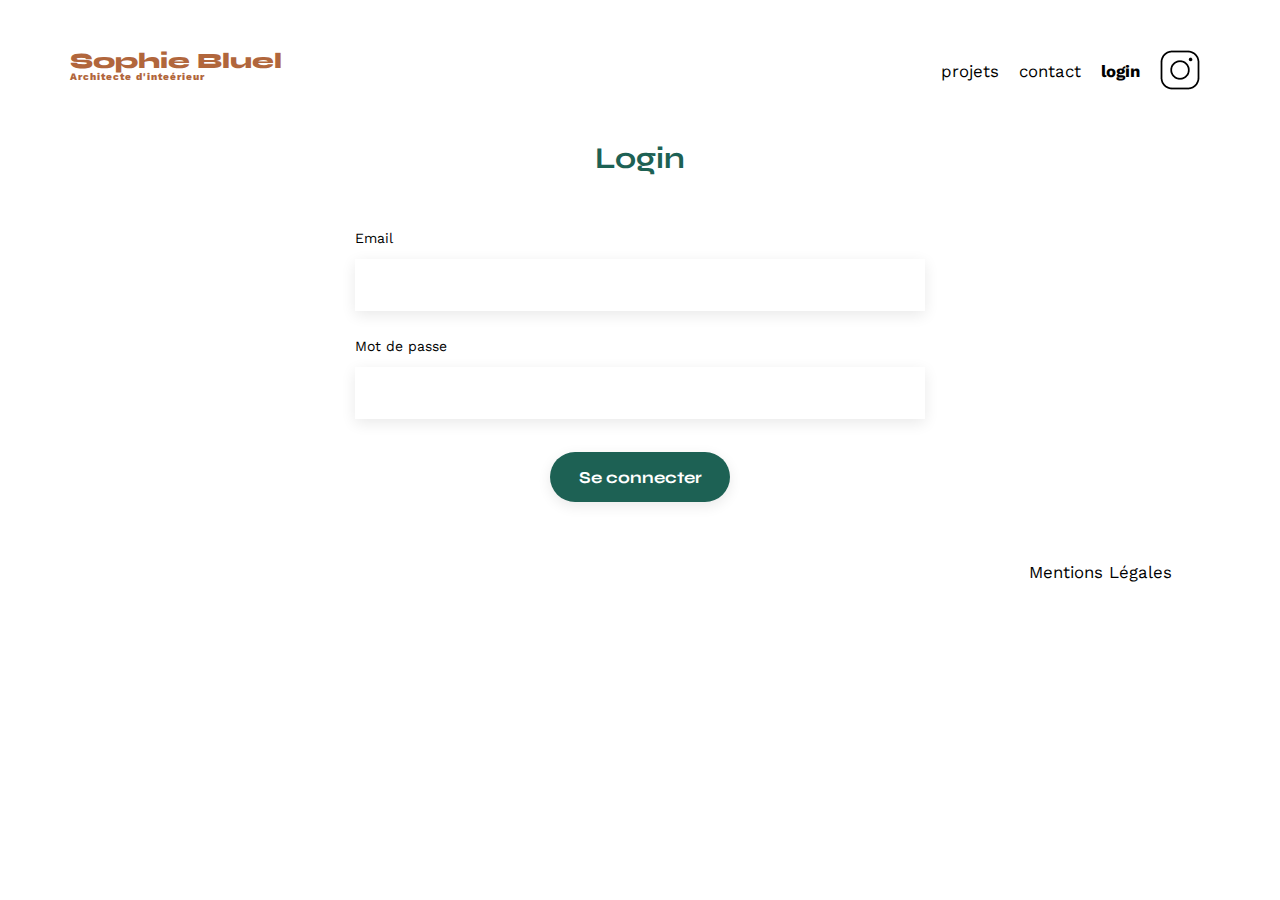
==== login.html @ 044f0db9 "feature/login-logout-errors-managing-adminbar-and-modify-items" ====
<!DOCTYPE html>
<html lang="fr">
<head>
	<meta charset="UTF-8">
	<title>Sophie Bluel - Architecte d'intérieur</title>
	<meta name="viewport" content="width=device-width, initial-scale=1.0">
	<link rel="preconnect" href="https://fonts.googleapis.com">
	<link rel="preconnect" href="https://fonts.gstatic.com" crossorigin>
	<link href="https://fonts.googleapis.com/css2?family=Syne:wght@700;800&family=Work+Sans&display=swap" rel="stylesheet">
	<meta name="description" content="">
	<script type="module" src="login.js"></script>
	<link rel="stylesheet" href="./assets/style.css">
</head>
<body>
<header>
	<h1>Sophie Bluel <span>Architecte d'inteérieur</span></h1>
	<nav>
		<ul>
			<li><a href="/index.html">projets</a></li>
			<li><a href="/index.html#contact">contact</a></li>
			<li class="active"><a href="/login.html">login</a></li>
			<li><img src="./assets/icons/instagram.png" alt="Instagram"></li>
		</ul>
	</nav>
</header>
<main>
	<section id="login">
		<h2>Login</h2>
		<form action="/login.html" method="post">
			<label for="email">Email</label>
			<input type="email" name="email" id="email" required>
            <label for="password">Mot de passe</label>
			<input type="password" name="password" id="password" required>
			<input type="submit" value="Se connecter">
		</form>
	</section>
</main>

<footer>
	<nav>
		<ul>
			<li>Mentions Légales</li>
		</ul>
	</nav>
</footer>
</body>
</html>
---- assets/style.css ----
/* http://meyerweb.com/eric/tools/css/reset/
   v2.0 | 20110126
   License: none (public domain)
*/

html, body, div, span, applet, object, iframe,
h1, h2, h3, h4, h5, h6, p, blockquote, pre,
a, abbr, acronym, address, big, cite, code,
del, dfn, em, img, ins, kbd, q, s, samp,
small, strike, strong, sub, sup, tt, var,
b, u, i, center,
dl, dt, dd, ol, ul, li,
fieldset, form, label, legend,
table, caption, tbody, tfoot, thead, tr, th, td,
article, aside, canvas, details, embed,
figure, figcaption, footer, header, hgroup,
menu, nav, output, ruby, section, summary,
time, mark, audio, video {
	margin: 0;
	padding: 0;
	border: 0;
	font-size: 100%;
	font: inherit;
	vertical-align: baseline;
}
/* HTML5 display-role reset for older browsers */
article, aside, details, figcaption, figure,
footer, header, hgroup, menu, nav, section {
	display: block;
}
body {
	line-height: 1;
}
ol, ul {
	list-style: none;
}
blockquote, q {
	quotes: none;
}
blockquote:before, blockquote:after,
q:before, q:after {
	content: '';
	content: none;
}
table {
	border-collapse: collapse;
	border-spacing: 0;
}
/** end reset css**/
body {
	max-width: 1140px;
	margin:auto;
	font-family: 'Work Sans' ;
	font-size: 14px;
}
.admin-bar { 
	position: absolute;
	top:0;
	left: 0;
	width: 100%;
	height: 40px;
	background-color: black;
	color: white;
	padding: 10px;
	display: flex;
	justify-content: center;
	align-items: center;
}
.admin-container {
	display: flex;
	justify-content: center;
	align-items: center;
}
.admin-container .modify-container {
	margin: 0;
	font-size: 1.14rem;
}
.admin-container img {
	filter: invert(100%);
	width: 18px;
	height: 18px;
}
.publish {
	font-family: 'Syne';
	font-weight: 700;
	font-size: 1em;
	color:  black;
	background-color: white;
	border: 2px solid white;
	margin: 0 0 0 2em;
	padding: 0 20px;
	height: 38px;
	text-align: center;
	border-radius: 60px ;
	transition: color .3s, background-color .3s;
}
.publish:hover {	
	color:  white;
	background-color:black;
}

header {
	display: flex;
	justify-content: space-between;
	margin: 50px 0
}
section {
	margin: 50px 0
}

h1{
	display: flex;
	flex-direction: column;
	font-family: 'Syne';
	font-size: 22px;
	font-weight: 800;
	color: #B1663C
}

h1 > span {
	font-family: 'Work Sans';
	font-size:10px;
	letter-spacing: 0.1em;
;
}

h2{
	font-family: 'Syne';
	font-weight: 700;
	font-size: 30px;
	color: #1D6154
}
nav ul {
	display: flex;
	align-items: center;
	list-style-type: none;

}
nav li {
	padding: 0 10px;
	font-size: 1.2em;
}

nav li.active {
	font-weight: bold
}

li:hover {
	color: #B1663C;
}

a {
	color: black;
	text-decoration: none;
}
a:visited {
	color: black;
	text-decoration: none;
}
#introduction {
	display: flex;
	align-items: center;
}
#introduction figure {
	flex: 1
}
#introduction img {
	display: block;
	margin: auto;
	width: 80%;
}

#introduction article {
	flex: 1
}
#introduction h2 {
	margin-bottom: 1em;
}

#introduction p {
	margin-bottom: 0.5em;
}
#portfolio h2 {
	text-align: center;
	margin-bottom: 1em;
}
#portfolio .modify-container {
	position: relative;
	left: 690px;
	top: 20px;
	height: 0px;
}
.modify-container {
	margin-bottom: 1em;
}
#introduction .modify-container img {
	width: unset;
	margin: 0;
	display: inline-block;
}
figure .modify-container {
	margin-left: 4em;
	margin-top: 1em
}
.buttons-container {
	display: flex;
	justify-content: center;
	margin: 3em 0;
}
.filter-button {
	font-family: 'Syne';
	font-weight: 700;
	font-size: 1.14em;
	color:  #1D6154;
	background-color: white;
	border: 2px solid #1D6154;
	margin: 0 0.5em;
	padding: 0 20px;
	height: 50px;
	text-align: center;
	border-radius: 60px ;
	box-shadow: 0px 4px 14px rgba(0, 0, 0, 0.09);
	transition: color .3s, background-color .3s;
}
.filter-button.active {
	color: white;
	background-color: #1D6154;
}
.filter-button:hover{
	color: white;
	background-color: #1D6154;

}
.gallery {
	width: 100%;
	display: grid;
	grid-template-columns: 1fr 1fr 1fr;
	grid-column-gap: 20px;
	grid-row-gap: 20px;
}

.gallery img {
	width: 100%;

}
#contact, #login {
	width: 50%;
margin: auto;
}
#contact > *, #login > * {
	text-align: center;

}
#contact h2, #login h2{
	margin-bottom: 20px;
}
#contact form, #login form {
	text-align: left;
	margin-top:30px;
	display: flex;
	flex-direction: column;
}

#contact input, #login input {
	height: 50px;
	font-size: 1.2em;
	border: none;
	box-shadow: 0px 4px 14px rgba(0, 0, 0, 0.09);
}
#contact label, #login label {
	margin: 2em 0 1em 0;
}
#contact textarea {
	border: none;
	box-shadow: 0px 4px 14px rgba(0, 0, 0, 0.09);
}

input[type="submit"]{
	font-family: 'Syne';
	font-weight: 700;
	color: white;
	background-color: #1D6154;
	margin : 2em auto ;
	width: 180px;
	text-align: center;
	border-radius: 60px ;
}

input[type="submit"]:hover {
background-color: #0E2F28;
}


footer nav ul {
	display: flex;
	justify-content: flex-end;
	margin: 2em
}

.error {
	display: flex;
	justify-content: center;
	align-items: center;
	border: 2px solid rgba(250, 96, 96, 0.9);
	background-color:rgba(253, 173, 173, 0.429);
	width: 100%;
	height: 35px;
	border-radius: 15px;
	color: rgb(254, 32, 32)
}
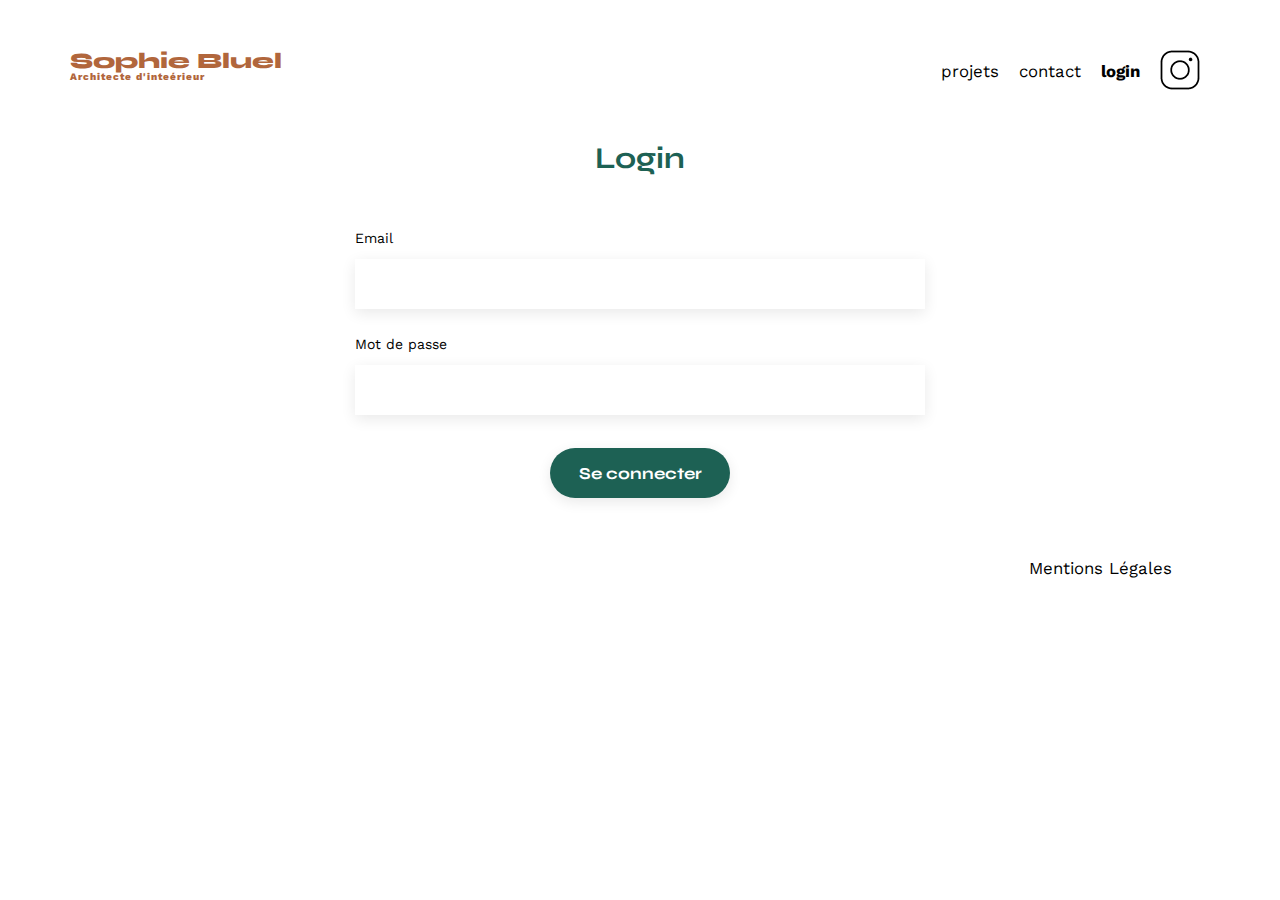
==== commit c907f7ba: "Several improvments and optimisations. New features : enlarge thumbnail, modal-focusables" ====
--- a/login.html
+++ b/login.html
@@ -16,9 +16,9 @@
 	<h1>Sophie Bluel <span>Architecte d'inteérieur</span></h1>
 	<nav>
 		<ul>
-			<li><a href="/index.html">projets</a></li>
-			<li><a href="/index.html#contact">contact</a></li>
-			<li class="active"><a href="/login.html">login</a></li>
+			<li><a href="index.html">projets</a></li>
+			<li><a href="index.html#contact">contact</a></li>
+			<li class="active"><a href="login.html">login</a></li>
 			<li><img src="./assets/icons/instagram.png" alt="Instagram"></li>
 		</ul>
 	</nav>
@@ -26,7 +26,7 @@
 <main>
 	<section id="login">
 		<h2>Login</h2>
-		<form action="/login.html" method="post">
+		<form action="login.html" method="post">
 			<label for="email">Email</label>
 			<input type="email" name="email" id="email" required>
             <label for="password">Mot de passe</label>
--- a/assets/style.css
+++ b/assets/style.css
@@ -2,7 +2,9 @@
    v2.0 | 20110126
    License: none (public domain)
 */
-
+* {
+	box-sizing: border-box;
+}
 html, body, div, span, applet, object, iframe,
 h1, h2, h3, h4, h5, h6, p, blockquote, pre,
 a, abbr, acronym, address, big, cite, code,
@@ -202,7 +204,7 @@
 	margin-left: 4em;
 	margin-top: 1em
 }
-.buttons-container {
+.filters-container {
 	display: flex;
 	justify-content: center;
 	margin: 3em 0;
@@ -241,17 +243,19 @@
 
 .gallery img {
 	width: 100%;
+	height: 100%;
+	object-fit: cover;
 
 }
 #contact, #login {
 	width: 50%;
-margin: auto;
-}
-#contact > *, #login > * {
+	margin: auto;
+}
+#contact > *, #login > *, #add-picture > *, #thumbnail-gallery > * {
 	text-align: center;
 
 }
-#contact h2, #login h2{
+#contact h2, #login h2, #add-picture h2{
 	margin-bottom: 20px;
 }
 #contact form, #login form {
@@ -261,20 +265,213 @@
 	flex-direction: column;
 }
 
-#contact input, #login input {
+#contact input, #login input, 
+#add-picture input, #add-picture select, 
+#thumbnail-gallery input {
 	height: 50px;
 	font-size: 1.2em;
 	border: none;
 	box-shadow: 0px 4px 14px rgba(0, 0, 0, 0.09);
 }
-#contact label, #login label {
+#contact label, 
+#login label {
 	margin: 2em 0 1em 0;
+}
+#add-picture label {
+	margin: 1em 0 1em 0;
 }
 #contact textarea {
 	border: none;
 	box-shadow: 0px 4px 14px rgba(0, 0, 0, 0.09);
 }
-
+.modal {
+    display: flex;
+    align-items: center;
+    justify-content: center;
+    position: fixed;
+    top: 0;
+    left: 0;
+    width: 100%;
+    height: 100%;
+    background: rgba(0, 0, 0, 0.5)
+}
+.modal-wrapper {
+	/*display: flex;
+	justify-content: space-between;*/
+	background-color: white;
+	max-width: 630px;
+	border: 1px solid grey;
+	margin: 0 auto;
+	border-radius: 10px;
+	width: 100%
+}
+.button-container {
+	display:flex;
+	justify-content: flex-end;
+	height: 24px;
+	width: 100%;
+	margin: 32px auto 10px auto;
+	padding: 0 30px;
+}
+.button-container a {
+	display: flex;
+	justify-content: center;
+	align-items: center;
+	width: 24px;
+	height: 24px;
+	
+}
+
+#thumbnail-gallery {
+	max-width: 630px;
+	margin: auto;
+	padding: 0 105px
+}
+
+#modal3-2 .button-container {
+	justify-content: space-between;
+}
+
+#add-picture {
+	max-width: 630px;
+	margin: auto;
+	padding-top: 50px
+}
+#add-picture form {
+	text-align: left;
+	margin-top:30px;
+	display: flex;
+	flex-direction: column;
+	max-width: 630px;
+	padding: 0 105px;
+	width: 100%
+}
+#add-picture #image-input {
+	box-shadow: none
+	
+}
+#add-picture select {
+	background-color: white;
+	height: 50px;
+	font-size: 1.2em;
+	border: none;
+	box-shadow: 0px 4px 14px rgba(0, 0, 0, 0.09);
+}
+.upload-container {
+	display: flex;
+	flex-direction: column;
+	align-items: center;
+	justify-content: center;
+	width: 100%;
+	height: 170px;
+	background-color: #E8F1F7;
+}
+.preview {
+	height: 170px;
+}
+.thumbnail-gallery-container {
+	display: flex;
+	flex-wrap: wrap;
+	justify-content: space-between;
+}
+#thumbnail-gallery h2 {
+	margin-bottom: 46px;
+}
+.thumbnail-gallery-container figure {
+	position: relative;
+	margin-bottom: 10px;
+	text-align: left;
+	font-size: 0.85rem;
+	
+}
+.thumbnail-gallery-container figure img:hover + .enlarge, .figure-a:focus + .enlarge, .figure-a:hover + .enlarge {
+	display: flex;
+	cursor: pointer;
+}
+.figure-a {
+	display: block
+}
+
+
+.thumbnail-gallery-container img {
+	width: 78px;
+	height: 104px;
+	object-fit: cover;
+}
+.trashbin, .enlarge {
+	position: absolute;
+	top: 6px;
+	right: 6px;
+	display: flex;
+	align-items: center;
+	justify-content: center;
+	background-color: black;
+	width: 17px;
+	height: 17px;
+	border-radius: 2px;
+	cursor: pointer;
+}
+.enlarge {
+	right: 27px;
+	display: none;
+	cursor: pointer;
+}
+.trashbin img {
+	width: 9px;
+	height: 9px;
+}
+.enlarge img {
+	width: 11px;
+	height: 11px;
+}
+.gallery-preview {
+	width: 100%;
+	margin-bottom: 10px;
+	object-fit: cover;
+}
+
+#thumbnail-gallery input[type="submit"] {
+	margin: 38px auto 23px auto;
+}
+.delete {
+	display: flex;
+	justify-content: center;
+	color: red;
+	display: block;
+	margin-bottom: 48px;
+}
+.upload-label {
+	display: inline-block;
+	text-align: center;
+	font-size: 1rem;
+  	background-color: #CBD6DC;
+  	color: #306685;
+  	padding: 10px 33px;
+  	border-radius: 50px;
+  	cursor: pointer;
+	margin: 21px 0 7px 0;
+}
+.upload-label:focus-within {
+	outline: 3px solid;
+}
+input[type="file"] {
+	position: absolute;
+	width: 1px;
+	height: 1px;
+	padding: 0;
+	overflow: hidden;
+	clip: rect(0, 0, 0, 0);
+	white-space: nowrap;
+	clip-path: inset(50%);
+	border: 0;
+  }
+.separator { /* fonctionne pas */
+	display: block;
+	margin: 47px 0 0 0;
+	width: 100%;
+	height: 1px;
+	background-color:#B3B3B3;
+}
 input[type="submit"]{
 	font-family: 'Syne';
 	font-weight: 700;
@@ -290,6 +487,10 @@
 background-color: #0E2F28;
 }
 
+input[type="submit"]:focus {
+	background-color:  #0E2F28;
+
+}
 
 footer nav ul {
 	display: flex;
@@ -309,3 +510,8 @@
 	color: rgb(254, 32, 32)
 }
 
+@media screen and (max-width: 460px) {
+	#add-picture form {
+		padding: 0 50px;
+	}
+}